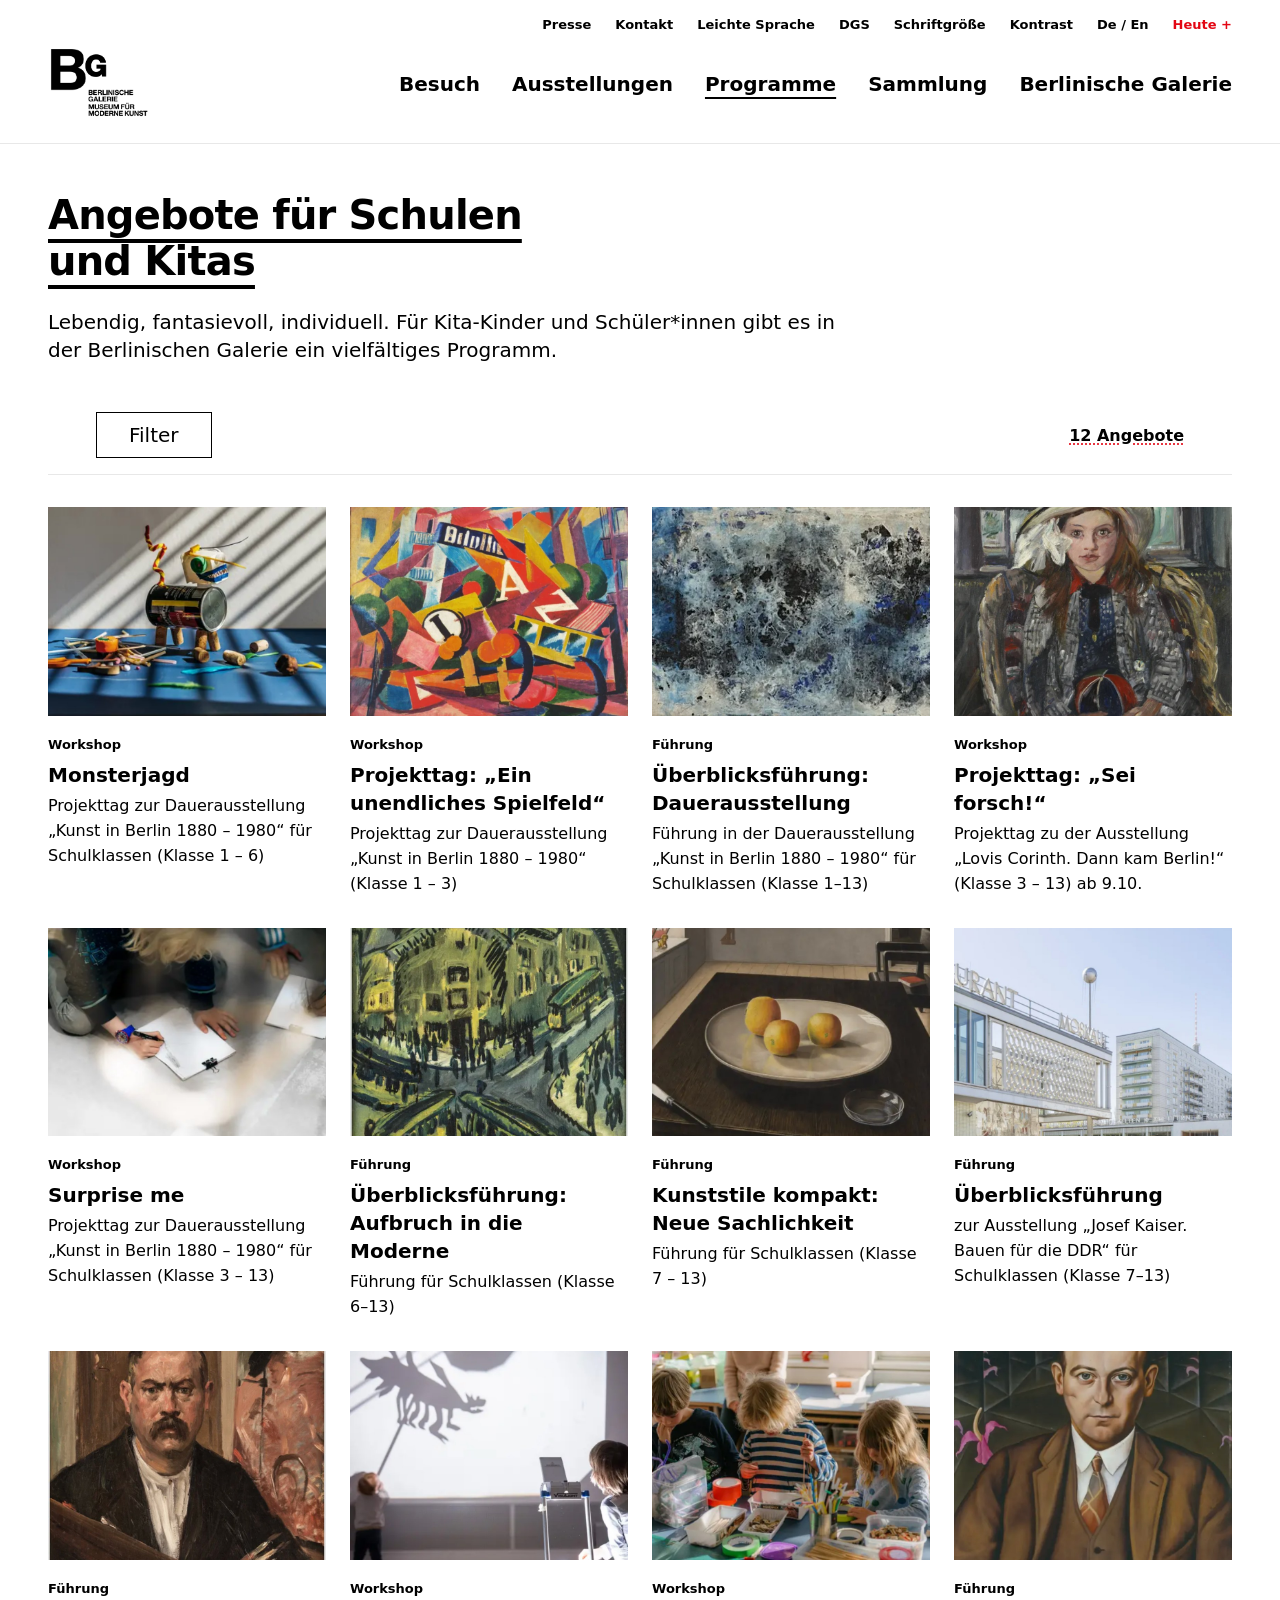
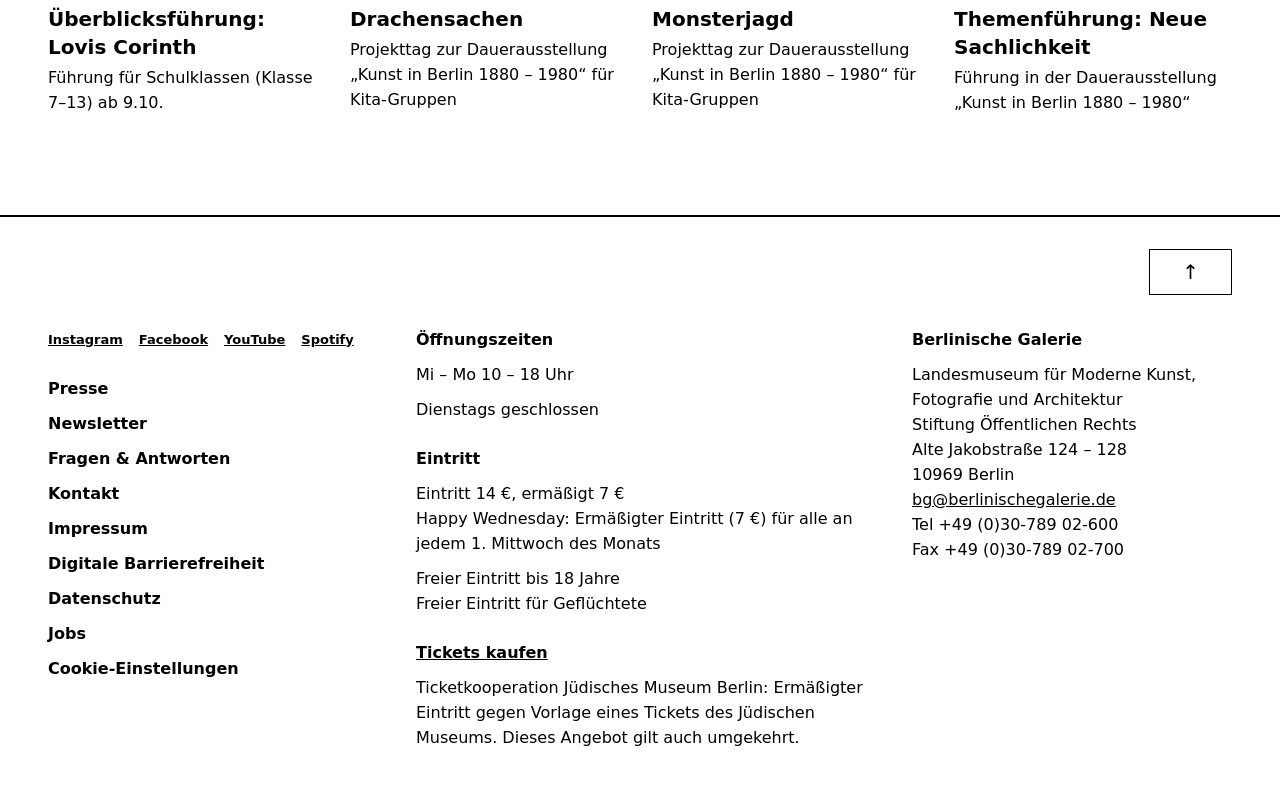
==== angebote.html @ 6d44e0a0 "Add Berlinische Galerie school-offers prototype (Stages 1-4) Entry module, filterable catalogue, and" ====
<!doctype html>
<html lang="de">
<head>
<meta charset="utf-8">
<meta name="viewport" content="width=device-width, initial-scale=1">
<title>Angebote für Schulen und Kitas — Berlinische Galerie</title>
<link rel="stylesheet" href="tokens.css">
<link rel="stylesheet" href="base.css">
<link rel="stylesheet" href="components/SiteHeader/site-header.css">
<link rel="stylesheet" href="components/SiteFooter/site-footer.css">
<link rel="stylesheet" href="components/Button/button.css">
<link rel="stylesheet" href="components/Checkbox/checkbox.css">
<link rel="stylesheet" href="components/PageHeader/page-header.css">
<link rel="stylesheet" href="components/ResultsToolbar/results-toolbar.css">
<link rel="stylesheet" href="components/FilterPanel/filter-panel.css">
<link rel="stylesheet" href="components/OfferGrid/offer-grid.css">
<link rel="stylesheet" href="components/OfferCard/offer-card.css">
<link rel="stylesheet" href="angebote.css">
</head>
<body>

<header class="site-header">
  <ul class="site-header__utility">
    <li><a href="#">Presse</a></li>
    <li><a href="#">Kontakt</a></li>
    <li><a href="#">Leichte Sprache</a></li>
    <li><a href="#">DGS</a></li>
    <li><a href="#">Schriftgröße</a></li>
    <li><a href="#">Kontrast</a></li>
    <li><a href="#" aria-current="true">De</a> / <a href="#">En</a></li>
    <li><a href="#" class="site-header__utility-today">Heute +</a></li>
  </ul>
  <div class="site-header__row">
    <a href="overview.html" class="site-header__logo">
      <img src="assets/shared/logo.png" alt="Berlinische Galerie – Museum für Moderne Kunst, Startseite">
    </a>
    <nav aria-label="Hauptnavigation">
      <ul class="site-header__nav">
        <li><a href="#">Besuch</a></li>
        <li><a href="#">Ausstellungen</a></li>
        <li><a href="#" aria-current="page">Programme</a></li>
        <li><a href="#">Sammlung</a></li>
        <li><a href="#">Berlinische Galerie</a></li>
      </ul>
    </nav>
  </div>
</header>

<main>
  <div class="page-header">
    <h1>Angebote für Schulen und Kitas</h1>
    <p class="page-header__lede">
      Lebendig, fantasievoll, individuell. Für Kita-Kinder und Schüler*innen gibt es
      in der Berlinischen Galerie ein vielfältiges Programm.
    </p>
  </div>

  <div class="catalogue">
    <div class="results-toolbar">
      <button type="button" class="button" id="filter-toggle" aria-expanded="false" aria-controls="filter-panel">
        Filter
      </button>
      <p class="results-toolbar__count" id="results-count" data-draft="true" aria-live="polite"></p>
    </div>

    <div class="catalogue-layout__body" data-filter-layout>
      <aside class="filter-panel" id="filter-panel" aria-label="Filter" hidden></aside>
      <div class="offer-grid" id="offer-grid"></div>
    </div>
  </div>
</main>

<footer class="site-footer">
  <div class="site-footer__back-to-top">
    <a href="#top" class="button" aria-label="Nach oben">↑</a>
  </div>
  <div class="site-footer__columns">
    <div>
      <ul class="site-footer__social">
        <li><a href="#">Instagram</a></li>
        <li><a href="#">Facebook</a></li>
        <li><a href="#">YouTube</a></li>
        <li><a href="#">Spotify</a></li>
      </ul>
      <ul class="site-footer__links">
        <li><a href="#">Presse</a></li>
        <li><a href="#">Newsletter</a></li>
        <li><a href="#">Fragen &amp; Antworten</a></li>
        <li><a href="#">Kontakt</a></li>
        <li><a href="#">Impressum</a></li>
        <li><a href="#">Digitale Barrierefreiheit</a></li>
        <li><a href="#">Datenschutz</a></li>
        <li><a href="#">Jobs</a></li>
        <li><a href="#">Cookie-Einstellungen</a></li>
      </ul>
    </div>
    <div>
      <div class="site-footer__block">
        <p class="site-footer__heading">Öffnungszeiten</p>
        <p>Mi – Mo 10 – 18 Uhr</p>
        <p>Dienstags geschlossen</p>
      </div>
      <div class="site-footer__block">
        <p class="site-footer__heading">Eintritt</p>
        <p>
          Eintritt 14 €, ermäßigt 7 €<br>
          Happy Wednesday: Ermäßigter Eintritt (7 €) für alle an jedem
          1. Mittwoch des Monats
        </p>
        <p>
          Freier Eintritt bis 18 Jahre<br>
          Freier Eintritt für Geflüchtete
        </p>
      </div>
      <div class="site-footer__block">
        <p class="site-footer__heading"><a href="#">Tickets kaufen</a></p>
        <p>
          Ticketkooperation Jüdisches Museum Berlin: Ermäßigter Eintritt gegen
          Vorlage eines Tickets des Jüdischen Museums. Dieses Angebot gilt auch
          umgekehrt.
        </p>
      </div>
    </div>
    <div>
      <p class="site-footer__heading">Berlinische Galerie</p>
      <p>
        Landesmuseum für Moderne Kunst, Fotografie und Architektur<br>
        Stiftung Öffentlichen Rechts
      </p>
      <p>
        Alte Jakobstraße 124 – 128<br>
        10969 Berlin
      </p>
      <p>
        <a href="mailto:bg@berlinischegalerie.de">bg@berlinischegalerie.de</a><br>
        Tel +49 (0)30-789 02-600<br>
        Fax +49 (0)30-789 02-700
      </p>
    </div>
  </div>
</footer>

<script type="module" src="angebote.js"></script>
</body>
</html>
---- tokens.css ----
/*
  Every value here is transcribed from input/design-system.html (measured off
  the live berlinischegalerie.de catalogue page, 8 Oct 2026). Nothing is
  invented; gaps in the source are called out in README.md "Gaps" rather than
  patched with a guessed value. Token names follow the source's own names
  (type-*, space-*) where the source gave one, so a value here can be traced
  back to the spec page.
*/

:root {
  /* Colour: primitives */
  --color-white: #ffffff;
  --color-black: #000000;
  --color-gray-900: #1c1c1c;
  --color-red-400: #ff6347;
  --color-red-500: #e30613;

  /* Colour: semantic roles (5 named roles in the source) */
  --color-background: var(--color-white);
  --color-text: var(--color-black);
  --color-action-bg: var(--color-white); /* GAP: see README — 1:1 contrast on --color-background */
  --color-on-action: var(--color-black);
  --color-negative: var(--color-red-400); /* GAP: see README — 2.9:1, fails AA as text on white */

  /* Not a named role in the source; red-500 recurs across Button/Tertiary
     and the site's red banners, so it is the closest token to a brand
     accent colour. See README Gaps before treating it as settled. */
  --color-accent: var(--color-red-500);

  /* Typography: typefaces */
  --font-family-body: "HN", ui-sans-serif, system-ui, -apple-system, "Segoe UI", sans-serif;
  /* GAP: see README — "icomoon" is an interface/icon font the scrape mismeasured as a text style (type-headline-small). Do not use for body or heading copy. */
  --font-family-interface: "icomoon", ui-sans-serif, system-ui, -apple-system, "Segoe UI", sans-serif;

  /* Typography: text styles (9 in the source) */
  --type-display-large-font: var(--font-family-body);
  --type-display-large-size: 100px;
  --type-display-large-line: normal;
  --type-display-large-weight: 900;

  --type-display-medium-font: var(--font-family-body);
  --type-display-medium-size: 60px;
  --type-display-medium-line: normal;
  --type-display-medium-weight: 900;

  --type-display-small-font: var(--font-family-body);
  --type-display-small-size: 40px;
  --type-display-small-line: normal;
  --type-display-small-weight: 900;

  --type-headline-large-font: var(--font-family-body);
  --type-headline-large-size: 30.08px;
  --type-headline-large-line: 33.088px;
  --type-headline-large-weight: 600;

  --type-headline-medium-font: var(--font-family-body);
  --type-headline-medium-size: 30px;
  --type-headline-medium-line: normal;
  --type-headline-medium-weight: 900;

  /* GAP: see README — sourced as icomoon/Regular, almost certainly a
     mismeasurement. Falling back to the body typeface at the same size
     and the next closest weight until the real heading-small style is
     confirmed against the live site. */
  --type-headline-small-font: var(--font-family-body);
  --type-headline-small-size: 24px;
  --type-headline-small-line: normal;
  --type-headline-small-weight: 400;

  --type-title-large-font: var(--font-family-body);
  --type-title-large-size: 22.04px;
  --type-title-large-line: normal;
  --type-title-large-weight: 400;

  --type-title-small-font: var(--font-family-body);
  --type-title-small-size: 20px;
  --type-title-small-line: 28px;
  --type-title-small-weight: 500;

  --type-body-font: var(--font-family-body);
  --type-body-size: 16px;
  --type-body-line: 25px;
  --type-body-weight: 500;

  /* Spacing: 31 raw values, no consistent grid in the source (flagged in
     README). Kept as space-1..31 to match the names the spec itself uses
     (e.g. Button padding references "space-21" and "space-7"). */
  --space-1: 2px;
  --space-2: 3px;
  --space-3: 4px;
  --space-4: 5px;
  --space-5: 6px;
  --space-6: 7px;
  --space-7: 8px;
  --space-8: 9px;
  --space-9: 10px;
  --space-10: 11px;
  --space-11: 12px;
  --space-12: 15px;
  --space-13: 16px;
  --space-14: 17px;
  --space-15: 20px;
  --space-16: 21px;
  --space-17: 22px;
  --space-18: 24px;
  --space-19: 25px;
  --space-20: 30px;
  --space-21: 32px;
  --space-22: 33px;
  --space-23: 40px;
  --space-24: 48px;
  --space-25: 50px;
  --space-26: 56px;
  --space-27: 60px;
  --space-28: 96px;
  --space-29: 100px;
  --space-30: 150px;
  --space-31: 175px;

  /* Shape: 1 measured radius */
  --radius-3xl: 57.6px;
  /* GAP: see README — from the prose usage rule ("Cards use 50% corners"),
     not from the measured Shape table. Treat as provisional. */
  --radius-full: 50%;

  /* Motion: durations and easing observed across 6 transition declarations
     (the source lede claims 7; only 6 were listed, see README). */
  --motion-duration-fast: 0.15s;
  --motion-duration-base: 0.175s;
  --motion-ease-out: ease-out;
}
---- base.css ----
/* Global reset and baseline. Loaded after tokens.css on every page. */

*,
*::before,
*::after {
  box-sizing: border-box;
}

html {
  -webkit-text-size-adjust: 100%;
}

body {
  margin: 0;
  min-width: 1280px; /* Claude.md: desktop only, min. 1280px */
  background: var(--color-background);
  color: var(--color-text);
  font-family: var(--type-body-font);
  font-size: var(--type-body-size);
  line-height: var(--type-body-line);
  font-weight: var(--type-body-weight);
}

h1,
h2,
h3,
p {
  margin: 0;
}

a {
  color: inherit;
}

button {
  font: inherit;
  color: inherit;
}

img {
  display: block;
  max-width: 100%;
}

:focus-visible {
  outline: 2px solid var(--color-text);
  outline-offset: 2px;
}

/* Claude.md: "mark new copy with a data-draft attribute and a subtle visual
   marker" — anything not transcribed verbatim from a screenshot gets this. */
[data-draft="true"] {
  text-decoration: underline dotted;
  text-decoration-color: var(--color-accent);
  text-underline-offset: 3px;
}

/* Generic print utility: anything screen-only (chrome, nav, controls) gets
   this class; a page's own @media print block shows whatever is meant to
   survive onto paper instead (see offer.css). */
@media print {
  .no-print {
    display: none !important;
  }
}
---- components/SiteHeader/site-header.css ----
/*
  Reproduces the chrome shared by input/overview.png and input/detail.png
  (same header on both, confirmed by comparing the two screenshots).

  GAP: the utility nav's icons (Leichte Sprache, DGS, Schriftgröße, Kontrast)
  are rendered by an icon font ("icomoon", see design-system.html) we don't
  have the glyphs for. Shown here as plain text links instead of inventing
  icon shapes. See README Gaps.
*/

.site-header {
  border-bottom: 1px solid rgba(0, 0, 0, 0.09);
}

.site-header__utility {
  display: flex;
  justify-content: flex-end;
  align-items: center;
  gap: var(--space-18);
  padding: var(--space-11) var(--space-24);
  list-style: none;
  margin: 0;
  font-size: 13px;
  font-weight: 600;
}

.site-header__utility a {
  text-decoration: none;
}

.site-header__utility a:hover {
  text-decoration: underline;
}

.site-header__utility-today {
  color: var(--color-accent);
}

.site-header__row {
  display: flex;
  align-items: center;
  justify-content: space-between;
  gap: var(--space-24);
  padding: 0 var(--space-24) var(--space-18);
}

.site-header__logo {
  display: block;
  flex: none;
}

.site-header__logo img {
  height: 70px;
  width: auto;
}

.site-header__nav {
  display: flex;
  gap: var(--space-21);
  list-style: none;
  margin: 0;
  padding: 0;
}

.site-header__nav a {
  display: inline-block;
  font-size: var(--type-title-small-size);
  font-weight: 700;
  text-decoration: none;
  padding: var(--space-3) 0;
}

.site-header__nav a[aria-current="page"] {
  text-decoration: underline;
  text-decoration-thickness: 2px;
  text-underline-offset: 6px;
}
---- components/SiteFooter/site-footer.css ----
/*
  Reproduces the global footer seen at the bottom of both input/overview.png
  and input/detail.png (identical on both, confirmed by comparing the two).

  GAP: social icons (Instagram/Facebook/YouTube/Spotify) are rendered by the
  same unavailable icon font as the header. Shown as text links. See README.
*/

.site-footer {
  border-top: 2px solid var(--color-text);
  padding: var(--space-21) var(--space-24) var(--space-24);
}

.site-footer__back-to-top {
  display: flex;
  justify-content: flex-end;
  margin-bottom: var(--space-21);
}

.site-footer__columns {
  display: grid;
  grid-template-columns: 1fr 1.4fr 1fr;
  gap: var(--space-24);
}

.site-footer__social {
  display: flex;
  gap: var(--space-13);
  list-style: none;
  margin: 0 0 var(--space-18);
  padding: 0;
  font-size: 13px;
  font-weight: 700;
}

.site-footer__links {
  list-style: none;
  margin: 0;
  padding: 0;
  display: flex;
  flex-direction: column;
  gap: var(--space-9);
}

.site-footer__links a {
  font-weight: 700;
  font-size: var(--type-body-size);
  text-decoration: none;
}

.site-footer__links a:hover {
  text-decoration: underline;
}

.site-footer__heading {
  font-weight: 700;
  margin-bottom: var(--space-9);
}

.site-footer__block + .site-footer__block {
  margin-top: var(--space-18);
}

.site-footer__block p {
  margin-bottom: var(--space-9);
}

.site-footer__block a {
  text-decoration: underline;
}
---- components/Button/button.css ----
/*
  GAP (see README): design-system.html has no Primary button, and its
  color-action/color-on-action pair is 1:1 contrast on white — unusable.
  This reuses the one documented, accessible variant it does have ("Button /
  Secondary": white fill, black text + border, square corners, 21:1
  contrast) as a generic actionable button, rather than inventing a new
  style. Padding is symmetric here instead of the source's measured
  0/32/0/8, which was almost certainly accommodating an icon glyph we don't
  have — not a layout rule worth copying literally.
*/

.button {
  display: inline-flex;
  align-items: center;
  justify-content: center;
  gap: var(--space-7);
  min-height: 36px;
  padding: var(--space-7) var(--space-21);
  border: 1px solid var(--color-text);
  border-radius: 0;
  background: var(--color-background);
  color: var(--color-text);
  font-family: var(--type-title-small-font);
  font-size: var(--type-title-small-size);
  font-weight: var(--type-title-small-weight);
  line-height: var(--type-title-small-line);
  text-decoration: none;
  cursor: pointer;
  transition: background-color var(--motion-duration-base) var(--motion-ease-out);
}

.button:hover {
  background: var(--color-background);
  box-shadow: inset 0 0 0 1px var(--color-text);
}

.button[aria-pressed="true"] {
  background: var(--color-text);
  color: var(--color-background);
}
---- components/Checkbox/checkbox.css ----
/*
  Approximates the filter.png checkbox states: plain square, solid black
  fill when checked, grey/muted when disabled. design-system.html never
  measured a checkbox, so there is no sourced border-width or muted-text
  colour — muting is done with opacity on --color-text (the one ink colour
  we do have) rather than inventing a new grey token. See README Gaps.
*/

.checkbox {
  display: flex;
  align-items: center;
  gap: var(--space-7);
  cursor: pointer;
}

.checkbox__input {
  appearance: none;
  -webkit-appearance: none;
  flex: none;
  width: 20px;
  height: 20px;
  margin: 0;
  border: 1.5px solid var(--color-text);
  background: var(--color-background);
  cursor: pointer;
}

.checkbox__input:checked {
  background: var(--color-text);
}

.checkbox__input[aria-disabled="true"] {
  cursor: not-allowed;
  opacity: 0.35;
}

.checkbox__label {
  font-size: var(--type-body-size);
}

.checkbox:has(.checkbox__input[aria-disabled="true"]) {
  cursor: not-allowed;
}

.checkbox:has(.checkbox__input[aria-disabled="true"]) .checkbox__label {
  opacity: 0.35;
}
---- components/PageHeader/page-header.css ----
/*
  Title + lede from input/overview.png's hero. The hero photo and the
  in-page jump nav (Schule / Kita / Digitale Angebote / Was siehst Du?) are
  intentionally left out — Stage 2 scope is the catalogue and its filter,
  not the full marketing page. See README.
*/

.page-header {
  padding: var(--space-24) var(--space-24) var(--space-21);
}

.page-header h1 {
  font-family: var(--type-display-small-font);
  font-size: var(--type-display-small-size);
  font-weight: var(--type-display-small-weight);
  line-height: var(--type-display-small-line);
  letter-spacing: -0.02em;
  text-decoration: underline;
  text-decoration-thickness: 4px;
  text-underline-offset: 10px;
  margin-bottom: var(--space-18);
  max-width: 20ch;
}

.page-header__lede {
  max-width: 62ch;
  font-size: var(--type-title-small-size);
  line-height: var(--type-title-small-line);
}
---- components/ResultsToolbar/results-toolbar.css ----
.results-toolbar {
  display: flex;
  align-items: center;
  justify-content: space-between;
  padding: var(--space-13) var(--space-24);
  border-bottom: 1px solid rgba(0, 0, 0, 0.09);
  margin-bottom: var(--space-21);
}

.results-toolbar__count {
  font-weight: 700;
}
---- components/FilterPanel/filter-panel.css ----
/*
  Facet content/behaviour reproduces input/filter.png (two columns, square
  checkboxes, disabled-not-hidden options). The panel's own chrome (width,
  border, the fact that it sits inline rather than as an overlay) has no
  screenshot precedent - filter.png shows only the content - so this is a
  plain bordered sidebar rather than an invented modal/drawer treatment.
  See README.
*/

.filter-panel {
  border: 1px solid rgba(0, 0, 0, 0.16);
  padding: var(--space-18);
  align-self: start;
}

.filter-panel__header {
  display: flex;
  align-items: center;
  justify-content: space-between;
  margin-bottom: var(--space-18);
}

.filter-panel__header h2 {
  font-size: var(--type-title-small-size);
  font-weight: 700;
}

.filter-panel__close {
  border: none;
  background: none;
  font-size: 22px;
  line-height: 1;
  cursor: pointer;
  padding: var(--space-3);
}

.filter-panel__notice {
  border-left: 3px solid var(--color-accent);
  background: var(--color-background);
  padding: var(--space-9) var(--space-13);
  margin-bottom: var(--space-18);
  font-size: 13px;
}

.filter-panel__columns {
  display: grid;
  grid-template-columns: 1fr 1fr;
  gap: var(--space-18);
}

.filter-panel__fieldset {
  border: none;
  padding: 0;
  margin: 0 0 var(--space-18);
}

.filter-panel__fieldset legend {
  font-weight: 700;
  padding: 0 0 var(--space-9);
}

.filter-panel__fieldset .checkbox {
  padding: var(--space-3) 0;
}
---- components/OfferGrid/offer-grid.css ----
.offer-grid {
  display: grid;
  grid-template-columns: repeat(auto-fill, minmax(260px, 1fr));
  gap: var(--space-21) var(--space-18);
}

.offer-grid__empty {
  grid-column: 1 / -1;
  padding: var(--space-24) 0;
  color: var(--color-text);
}
---- components/OfferCard/offer-card.css ----
/*
  design-system.html never documented a card component (see README Gaps).
  Built from the primitives it does give us: square corners (Shape/Usage
  rules say cards use 50% corners for *circular* crops elsewhere on the
  site, not this rectangular teaser, so radius-3xl/full are not used here),
  body/title text styles, and the one accessible border colour (black).
*/

.offer-card {
  display: flex;
  flex-direction: column;
  text-decoration: none;
  color: var(--color-text);
}

.offer-card__image-frame {
  aspect-ratio: 4 / 3;
  overflow: hidden;
  background: var(--color-gray-900);
  margin-bottom: var(--space-13);
}

.offer-card__image-frame img {
  width: 100%;
  height: 100%;
  object-fit: cover;
}

.offer-card__eyebrow {
  font-size: 13px;
  font-weight: 700;
  margin-bottom: var(--space-3);
}

.offer-card__title {
  font-family: var(--type-title-small-font);
  font-size: var(--type-title-small-size);
  font-weight: 700;
  line-height: var(--type-title-small-line);
  margin-bottom: var(--space-3);
}

.offer-card__description {
  font-size: var(--type-body-size);
  line-height: var(--type-body-line);
  color: var(--color-text);
}

.offer-card:hover .offer-card__title {
  text-decoration: underline;
}
---- angebote.css ----
/* Page-level layout glue for angebote.html — not a reusable component. */

.catalogue {
  padding: 0 var(--space-24) var(--space-29);
}

.catalogue-layout__body {
  display: grid;
  grid-template-columns: 1fr;
  gap: var(--space-21);
  align-items: start;
}

.catalogue-layout__body.is-filter-open {
  grid-template-columns: 340px 1fr;
}
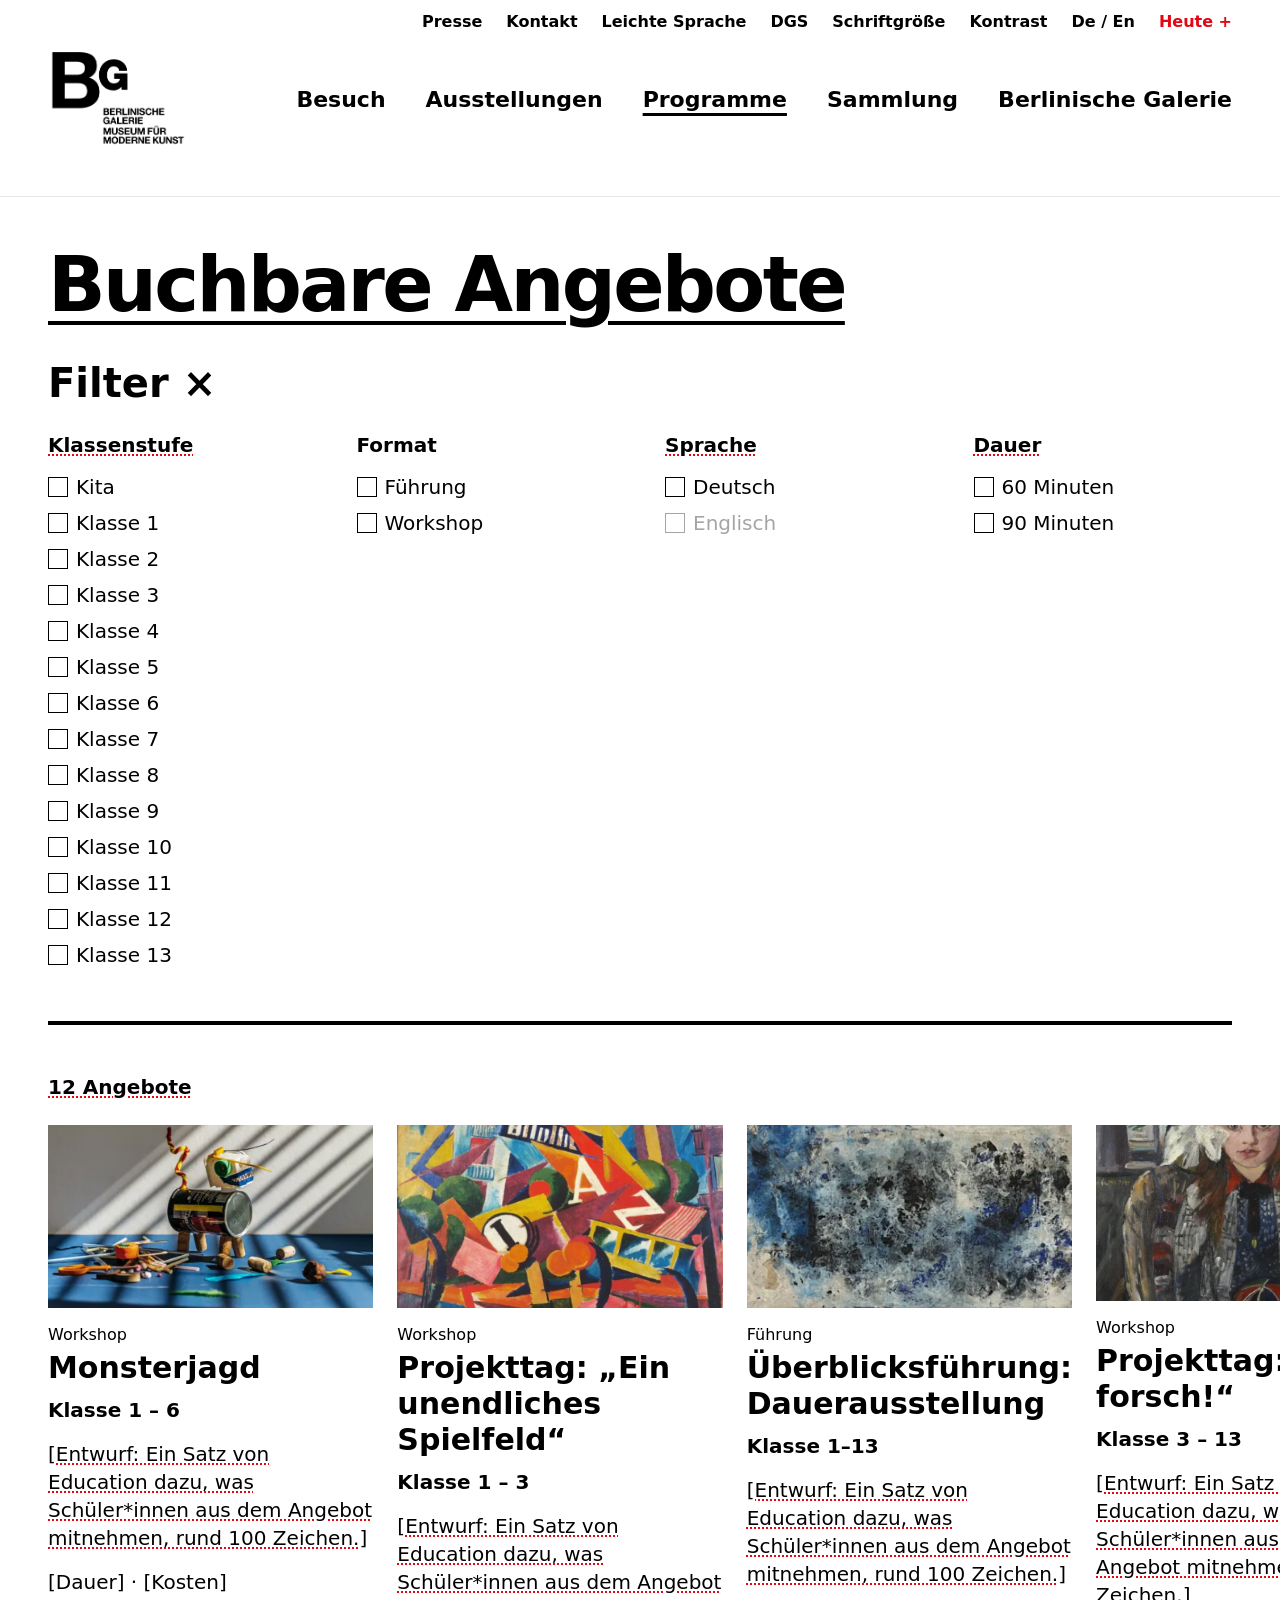
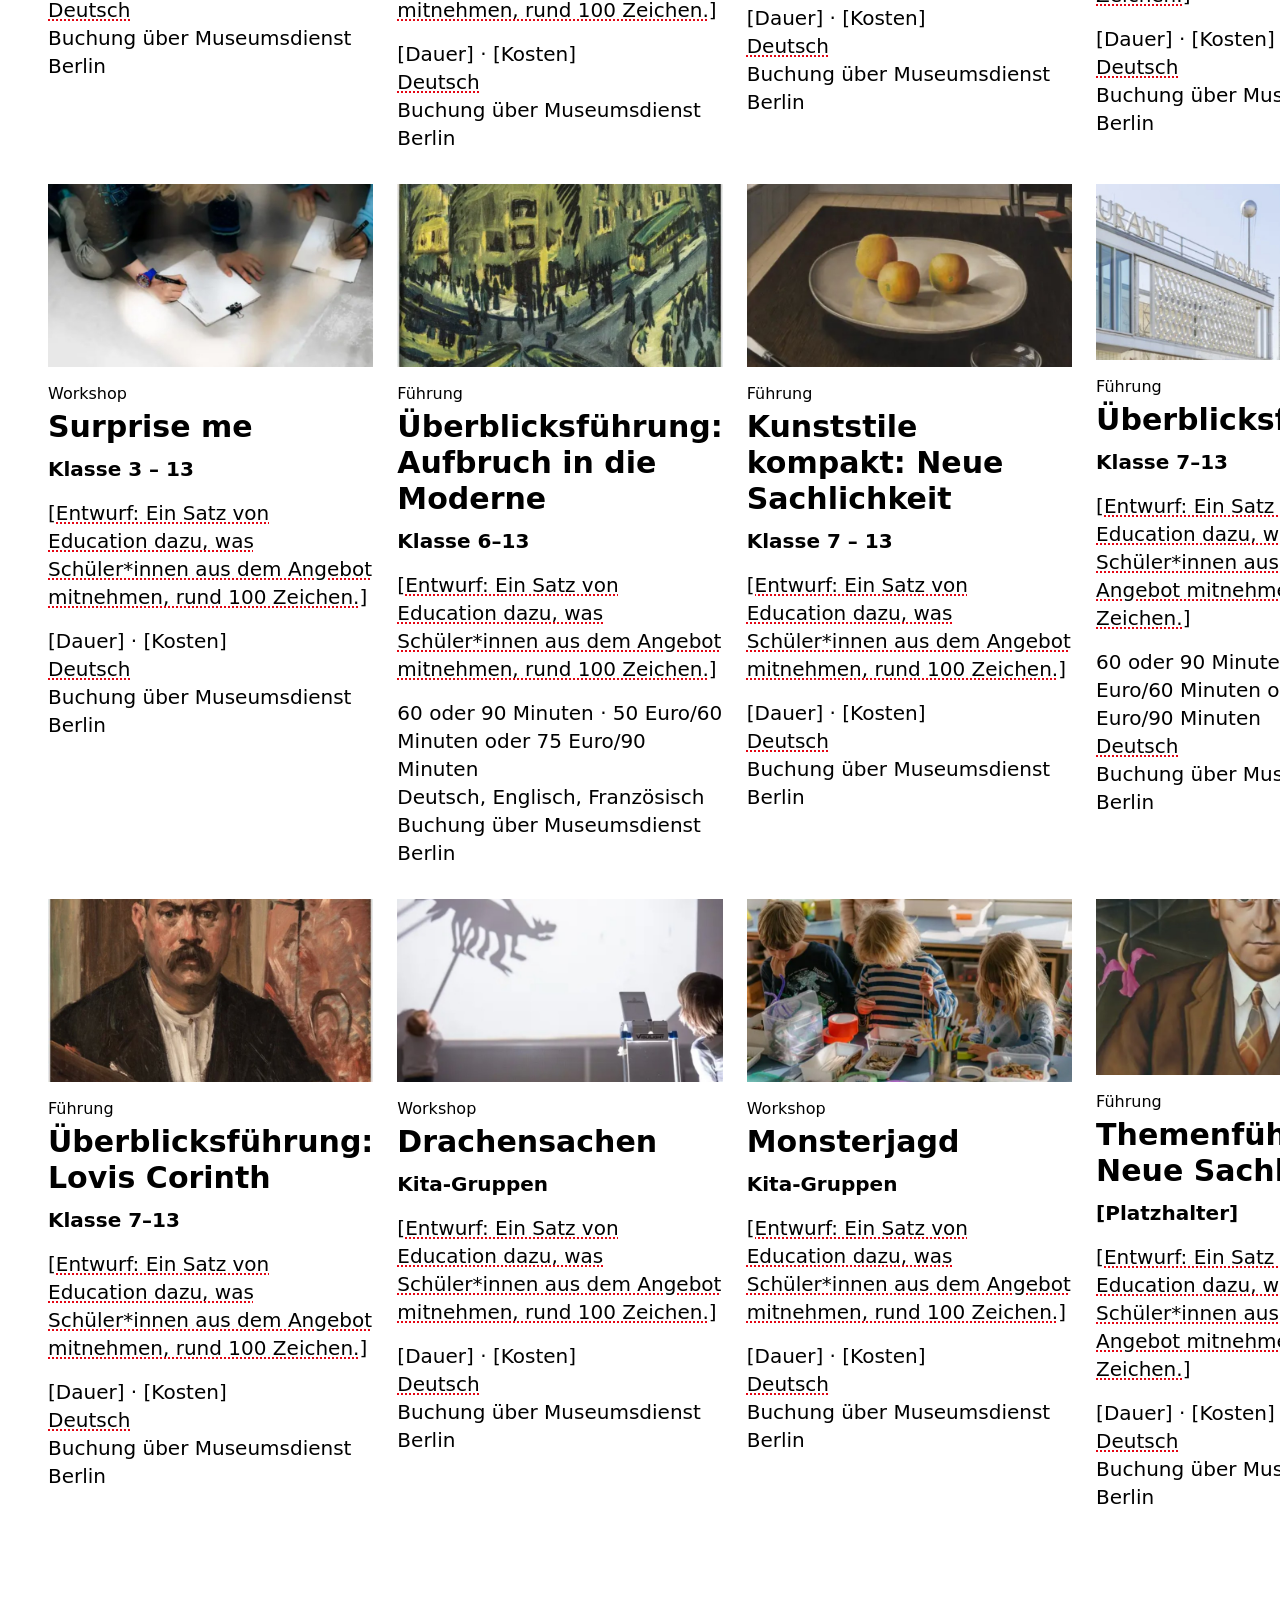
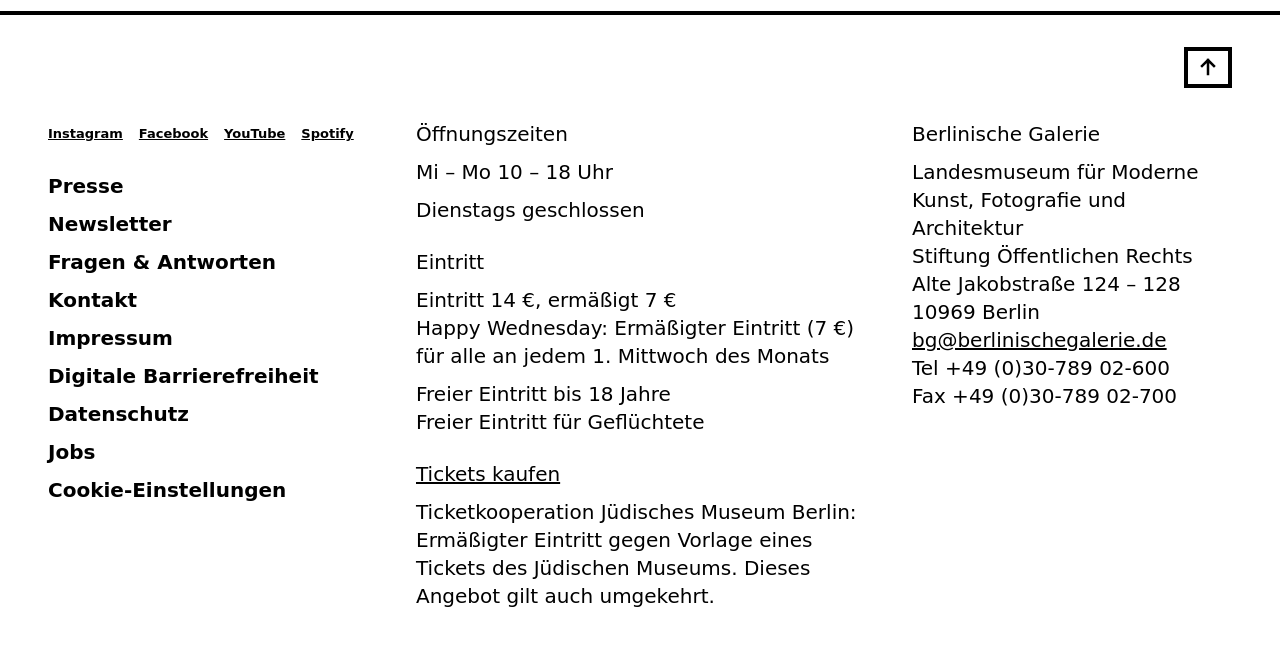
==== commit 03a1635c: "Rebuild offer and catalogue pages from Figma mockup and wireframe Rebuild offer.html from the Figma " ====
--- a/angebote.html
+++ b/angebote.html
@@ -10,8 +10,6 @@
 <link rel="stylesheet" href="components/SiteFooter/site-footer.css">
 <link rel="stylesheet" href="components/Button/button.css">
 <link rel="stylesheet" href="components/Checkbox/checkbox.css">
-<link rel="stylesheet" href="components/PageHeader/page-header.css">
-<link rel="stylesheet" href="components/ResultsToolbar/results-toolbar.css">
 <link rel="stylesheet" href="components/FilterPanel/filter-panel.css">
 <link rel="stylesheet" href="components/OfferGrid/offer-grid.css">
 <link rel="stylesheet" href="components/OfferCard/offer-card.css">
@@ -47,32 +45,26 @@
 </header>
 
 <main>
-  <div class="page-header">
-    <h1>Angebote für Schulen und Kitas</h1>
-    <p class="page-header__lede">
-      Lebendig, fantasievoll, individuell. Für Kita-Kinder und Schüler*innen gibt es
-      in der Berlinischen Galerie ein vielfältiges Programm.
-    </p>
-  </div>
+  <div class="catalogue">
+    <!-- "Buchbare Angebote" is the real heading of this grid section in
+         input/overview.png (see data/offers.js's own top comment) - used
+         here as the page's one H1, replacing Stage 2's separate page-hero
+         title+lede, to match input/catalogue-target.png. -->
+    <h1 class="catalogue__title">Buchbare Angebote</h1>
 
-  <div class="catalogue">
-    <div class="results-toolbar">
-      <button type="button" class="button" id="filter-toggle" aria-expanded="false" aria-controls="filter-panel">
-        Filter
-      </button>
-      <p class="results-toolbar__count" id="results-count" data-draft="true" aria-live="polite"></p>
-    </div>
+    <aside class="filter-panel" id="filter-panel" aria-label="Filter"></aside>
 
-    <div class="catalogue-layout__body" data-filter-layout>
-      <aside class="filter-panel" id="filter-panel" aria-label="Filter" hidden></aside>
-      <div class="offer-grid" id="offer-grid"></div>
-    </div>
+    <p class="catalogue__count" id="results-count" data-draft="true" aria-live="polite"></p>
+
+    <div class="offer-grid" id="offer-grid"></div>
   </div>
 </main>
 
 <footer class="site-footer">
   <div class="site-footer__back-to-top">
-    <a href="#top" class="button" aria-label="Nach oben">↑</a>
+    <a href="#top" class="site-footer__back-to-top-button" aria-label="Nach oben">
+      <svg width="24" height="24" viewBox="0 0 24 24" fill="none" aria-hidden="true"><path d="M12 19V5M18 11L12 5L6 11" stroke-width="2.5" stroke-linecap="square" stroke="currentColor"/></svg>
+    </a>
   </div>
   <div class="site-footer__columns">
     <div>
--- a/tokens.css
+++ b/tokens.css
@@ -28,9 +28,23 @@
   --color-accent: var(--color-red-500);
 
   /* Typography: typefaces */
-  --font-family-body: "HN", ui-sans-serif, system-ui, -apple-system, "Segoe UI", sans-serif;
+  /* "HN" isn't an installed font anywhere, so without a real name in the
+     stack this was silently falling through to the system sans-serif
+     (san-serif fallback), not the site's actual typeface. The Figma offer-
+     page mockup (node 10-406) confirmed the real typeface is Helvetica
+     Neue, which macOS does have installed, so it's added here ahead of the
+     generic fallbacks. */
+  --font-family-body: "HN", "Helvetica Neue", ui-sans-serif, system-ui, -apple-system, "Segoe UI", sans-serif;
   /* GAP: see README — "icomoon" is an interface/icon font the scrape mismeasured as a text style (type-headline-small). Do not use for body or heading copy. */
   --font-family-interface: "icomoon", ui-sans-serif, system-ui, -apple-system, "Segoe UI", sans-serif;
+
+  /* Weight primitives: the Figma offer-page mockup (node 10-406) alternates
+     between exactly these two weights throughout, simpler than the scraped
+     site's assorted 500/600/900 baked into the type-* styles below. Used to
+     vary weight on top of a shared size/line pair (see --type-title-small
+     below) instead of inventing duplicate size tokens per weight. */
+  --font-weight-regular: 400;
+  --font-weight-bold: 700;
 
   /* Typography: text styles (9 in the source) */
   --type-display-large-font: var(--font-family-body);
@@ -82,6 +96,53 @@
   --type-body-line: 25px;
   --type-body-weight: 500;
 
+  /* Typography: offer-page additions (Figma node 10-406, "Create mockup for
+     offer page"). This mockup has no named Figma styles/variables of its
+     own (checked via get_variable_defs — empty), so these are new tokens
+     rather than renamed ones. None of the sizes/weights below exactly
+     match an existing type-* entry (weight and/or line-height always
+     differ), so nothing above is overwritten; where the SIZE happens to
+     coincide (20px/28px, the mockup's most-reused pairing, identical to
+     type-title-small-size/-line), components combine that existing size
+     with --font-weight-regular/-bold above instead of a duplicate token.
+     Used by offer.html and angebote.html. */
+  --type-offer-title-font: var(--font-family-body);
+  --type-offer-title-size: 75.67px;
+  --type-offer-title-line: 81.72px;
+  --type-offer-title-weight: var(--font-weight-bold);
+  --type-offer-title-tracking: -2.65px;
+
+  --type-section-heading-font: var(--font-family-body);
+  --type-section-heading-size: 40px;
+  --type-section-heading-line: 48px;
+  --type-section-heading-weight: var(--font-weight-bold);
+
+  --type-contact-heading-font: var(--font-family-body);
+  --type-contact-heading-size: 60px;
+  --type-contact-heading-line: 70px;
+  --type-contact-heading-weight: var(--font-weight-bold);
+  --type-contact-heading-tracking: -2.1px;
+
+  --type-title-medium-font: var(--font-family-body);
+  --type-title-medium-size: 30px;
+  --type-title-medium-line: 36px;
+  --type-title-medium-weight: var(--font-weight-regular);
+
+  --type-nav-main-font: var(--font-family-body);
+  --type-nav-main-size: 22px;
+  --type-nav-main-line: 28px;
+  --type-nav-main-weight: var(--font-weight-bold);
+
+  --type-nav-utility-font: var(--font-family-body);
+  --type-nav-utility-size: 16px;
+  --type-nav-utility-line: 20px;
+  --type-nav-utility-weight: var(--font-weight-bold);
+
+  /* Eyebrows/captions: format labels, contact-role labels, photo credits. */
+  --type-label-font: var(--font-family-body);
+  --type-label-size: 16px;
+  --type-label-line: 22px;
+
   /* Spacing: 31 raw values, no consistent grid in the source (flagged in
      README). Kept as space-1..31 to match the names the spec itself uses
      (e.g. Button padding references "space-21" and "space-7"). */
@@ -123,6 +184,13 @@
      not from the measured Shape table. Treat as provisional. */
   --radius-full: 50%;
 
+  /* Border widths: not in design-system.html at all (no component measured
+     a rule/divider). Added from the offer-page mockup (node 10-406), which
+     uses exactly these two weights throughout (table rows, dividers,
+     underlines, button borders). */
+  --border-width-thin: 3px;
+  --border-width-thick: 4px;
+
   /* Motion: durations and easing observed across 6 transition declarations
      (the source lede claims 7; only 6 were listed, see README). */
   --motion-duration-fast: 0.15s;
--- a/components/SiteHeader/site-header.css
+++ b/components/SiteHeader/site-header.css
@@ -1,6 +1,14 @@
 /*
-  Reproduces the chrome shared by input/overview.png and input/detail.png
-  (same header on both, confirmed by comparing the two screenshots).
+  Chrome shared by every page. Content (nav items, utility links) still
+  reproduces input/overview.png / input/detail.png exactly, as before.
+
+  Restyled to the type scale measured off the offer-page Figma mockup (node
+  10-406): taller header, bigger main-nav type, a dedicated small-bold style
+  for the utility row. The mockup's own header shows a trimmed 4-item
+  utility row and a 4-item main nav ("Ausstellungen, Programm, Bildung,
+  Museum") - read as a simplified placeholder built around the offer page,
+  not a content change, so the real, fuller nav/utility content from the
+  screenshots is kept; only type/spacing/icons are restyled. See README.
 
   GAP: the utility nav's icons (Leichte Sprache, DGS, Schriftgröße, Kontrast)
   are rendered by an icon font ("icomoon", see design-system.html) we don't
@@ -20,8 +28,10 @@
   padding: var(--space-11) var(--space-24);
   list-style: none;
   margin: 0;
-  font-size: 13px;
-  font-weight: 600;
+  font-family: var(--type-nav-utility-font);
+  font-size: var(--type-nav-utility-size);
+  line-height: var(--type-nav-utility-line);
+  font-weight: var(--type-nav-utility-weight);
 }
 
 .site-header__utility a {
@@ -41,7 +51,7 @@
   align-items: center;
   justify-content: space-between;
   gap: var(--space-24);
-  padding: 0 var(--space-24) var(--space-18);
+  padding: var(--space-7) var(--space-24) var(--space-24);
 }
 
 .site-header__logo {
@@ -50,13 +60,13 @@
 }
 
 .site-header__logo img {
-  height: 70px;
+  height: var(--space-28);
   width: auto;
 }
 
 .site-header__nav {
   display: flex;
-  gap: var(--space-21);
+  gap: var(--space-23);
   list-style: none;
   margin: 0;
   padding: 0;
@@ -64,14 +74,16 @@
 
 .site-header__nav a {
   display: inline-block;
-  font-size: var(--type-title-small-size);
-  font-weight: 700;
+  font-family: var(--type-nav-main-font);
+  font-size: var(--type-nav-main-size);
+  line-height: var(--type-nav-main-line);
+  font-weight: var(--type-nav-main-weight);
   text-decoration: none;
   padding: var(--space-3) 0;
 }
 
 .site-header__nav a[aria-current="page"] {
   text-decoration: underline;
-  text-decoration-thickness: 2px;
+  text-decoration-thickness: var(--border-width-thin);
   text-underline-offset: 6px;
 }
--- a/components/SiteFooter/site-footer.css
+++ b/components/SiteFooter/site-footer.css
@@ -1,13 +1,18 @@
 /*
-  Reproduces the global footer seen at the bottom of both input/overview.png
-  and input/detail.png (identical on both, confirmed by comparing the two).
+  Chrome shared by every page. Content still reproduces the real footer from
+  input/overview.png / input/detail.png (full link list, Öffnungszeiten,
+  Eintritt, Tickets, address/contact) - the offer-page Figma mockup (node
+  10-406) shows a much shorter 3-column footer, read as a simplified
+  placeholder rather than a content change (same reasoning as SiteHeader,
+  see README). Restyled to the mockup's type scale/divider weight, and the
+  back-to-top character swapped for the mockup's real arrow icon.
 
   GAP: social icons (Instagram/Facebook/YouTube/Spotify) are rendered by the
   same unavailable icon font as the header. Shown as text links. See README.
 */
 
 .site-footer {
-  border-top: 2px solid var(--color-text);
+  border-top: var(--border-width-thick) solid var(--color-text);
   padding: var(--space-21) var(--space-24) var(--space-24);
 }
 
@@ -17,10 +22,29 @@
   margin-bottom: var(--space-21);
 }
 
+.site-footer__back-to-top-button {
+  display: inline-flex;
+  align-items: center;
+  justify-content: center;
+  width: 48px;
+  height: 41px;
+  border: var(--border-width-thick) solid var(--color-text);
+  color: var(--color-text);
+}
+
+.site-footer__back-to-top-button svg {
+  width: 24px;
+  height: 24px;
+}
+
 .site-footer__columns {
   display: grid;
   grid-template-columns: 1fr 1.4fr 1fr;
   gap: var(--space-24);
+  font-family: var(--type-title-small-font);
+  font-size: var(--type-title-small-size);
+  line-height: var(--type-title-small-line);
+  font-weight: var(--font-weight-regular);
 }
 
 .site-footer__social {
@@ -30,7 +54,7 @@
   margin: 0 0 var(--space-18);
   padding: 0;
   font-size: 13px;
-  font-weight: 700;
+  font-weight: var(--font-weight-bold);
 }
 
 .site-footer__links {
@@ -43,8 +67,7 @@
 }
 
 .site-footer__links a {
-  font-weight: 700;
-  font-size: var(--type-body-size);
+  font-weight: var(--font-weight-bold);
   text-decoration: none;
 }
 
@@ -53,7 +76,7 @@
 }
 
 .site-footer__heading {
-  font-weight: 700;
+  font-weight: var(--font-weight-regular);
   margin-bottom: var(--space-9);
 }
 
--- a/components/Checkbox/checkbox.css
+++ b/components/Checkbox/checkbox.css
@@ -35,7 +35,10 @@
 }
 
 .checkbox__label {
-  font-size: var(--type-body-size);
+  font-family: var(--type-title-small-font);
+  font-size: var(--type-title-small-size);
+  line-height: var(--type-title-small-line);
+  font-weight: var(--font-weight-regular);
 }
 
 .checkbox:has(.checkbox__input[aria-disabled="true"]) {
--- a/components/FilterPanel/filter-panel.css
+++ b/components/FilterPanel/filter-panel.css
@@ -1,41 +1,35 @@
 /*
-  Facet content/behaviour reproduces input/filter.png (two columns, square
-  checkboxes, disabled-not-hidden options). The panel's own chrome (width,
-  border, the fact that it sits inline rather than as an overlay) has no
-  screenshot precedent - filter.png shows only the content - so this is a
-  plain bordered sidebar rather than an invented modal/drawer treatment.
-  See README.
+  Rebuilt to match input/catalogue-target.png: a full-width panel above the
+  grid (was a 340px sidebar beside it), one column per facet, a single
+  "Filter ×" toggle instead of a separate results-toolbar button + the
+  panel's own close button. Facet content/behaviour (disabled-not-hidden,
+  always-uncheckable) is unchanged from Stage 2 - see filter-logic.js.
 */
 
 .filter-panel {
-  border: 1px solid rgba(0, 0, 0, 0.16);
-  padding: var(--space-18);
-  align-self: start;
+  padding-bottom: var(--space-24);
+  border-bottom: var(--border-width-thick) solid var(--color-text);
+  margin-bottom: var(--space-24);
 }
 
 .filter-panel__header {
-  display: flex;
-  align-items: center;
-  justify-content: space-between;
   margin-bottom: var(--space-18);
 }
 
-.filter-panel__header h2 {
-  font-size: var(--type-title-small-size);
-  font-weight: 700;
-}
-
-.filter-panel__close {
+.filter-panel__toggle {
   border: none;
   background: none;
-  font-size: 22px;
-  line-height: 1;
+  padding: 0;
   cursor: pointer;
-  padding: var(--space-3);
+  font-family: var(--type-section-heading-font);
+  font-size: var(--type-section-heading-size);
+  font-weight: var(--type-section-heading-weight);
+  line-height: var(--type-section-heading-line);
+  color: var(--color-text);
 }
 
 .filter-panel__notice {
-  border-left: 3px solid var(--color-accent);
+  border-left: var(--border-width-thin) solid var(--color-accent);
   background: var(--color-background);
   padding: var(--space-9) var(--space-13);
   margin-bottom: var(--space-18);
@@ -44,18 +38,21 @@
 
 .filter-panel__columns {
   display: grid;
-  grid-template-columns: 1fr 1fr;
-  gap: var(--space-18);
+  grid-template-columns: repeat(4, 1fr);
+  gap: var(--space-25);
 }
 
 .filter-panel__fieldset {
   border: none;
   padding: 0;
-  margin: 0 0 var(--space-18);
+  margin: 0;
 }
 
 .filter-panel__fieldset legend {
-  font-weight: 700;
+  font-family: var(--type-title-small-font);
+  font-size: var(--type-title-small-size);
+  line-height: var(--type-title-small-line);
+  font-weight: var(--font-weight-bold);
   padding: 0 0 var(--space-9);
 }
 
--- a/components/OfferGrid/offer-grid.css
+++ b/components/OfferGrid/offer-grid.css
@@ -1,6 +1,9 @@
+/* 4-column grid, as in input/catalogue-target.png (was a flexible
+   auto-fill grid before). Desktop-only (min. 1280px per Claude.md), so a
+   fixed column count is safe. */
 .offer-grid {
   display: grid;
-  grid-template-columns: repeat(auto-fill, minmax(260px, 1fr));
+  grid-template-columns: repeat(4, 1fr);
   gap: var(--space-21) var(--space-18);
 }
 
--- a/components/OfferCard/offer-card.css
+++ b/components/OfferCard/offer-card.css
@@ -1,9 +1,10 @@
 /*
-  design-system.html never documented a card component (see README Gaps).
-  Built from the primitives it does give us: square corners (Shape/Usage
-  rules say cards use 50% corners for *circular* crops elsewhere on the
-  site, not this rectangular teaser, so radius-3xl/full are not used here),
-  body/title text styles, and the one accessible border colour (black).
+  Rebuilt to match input/catalogue-target.png, in the type scale measured
+  off the offer-page Figma mockup (node 10-406): 16:9 photo (was 4:3), bold
+  30px/36 title, bold 20px/28 "Klasse x-y", 16px/22 eyebrow/meta lines.
+  design-system.html never documented a card component at all (see README
+  Gaps), so shape/border choices still follow the same reasoning as before
+  (square corners, the one accessible border colour).
 */
 
 .offer-card {
@@ -14,7 +15,7 @@
 }
 
 .offer-card__image-frame {
-  aspect-ratio: 4 / 3;
+  aspect-ratio: 16 / 9;
   overflow: hidden;
   background: var(--color-gray-900);
   margin-bottom: var(--space-13);
@@ -26,24 +27,68 @@
   object-fit: cover;
 }
 
+/* Only renders if an offer ever ships with image.present: false - none of
+   the current 12 do, so this path is unexercised against today's data, but
+   kept correct per the brief's optional-photo pattern. */
+.offer-card__image-placeholder {
+  width: 100%;
+  height: 100%;
+  display: flex;
+  align-items: flex-end;
+  background-color: var(--color-background);
+  background-image: repeating-linear-gradient(
+    -45deg,
+    rgba(0, 0, 0, 0.08),
+    rgba(0, 0, 0, 0.08) 2px,
+    transparent 2px,
+    transparent 14px
+  );
+  border: 1px solid rgba(0, 0, 0, 0.16);
+}
+
+.offer-card__image-placeholder span {
+  font-family: var(--type-label-font);
+  font-size: var(--type-label-size);
+  line-height: var(--type-label-line);
+  padding: var(--space-7);
+}
+
 .offer-card__eyebrow {
-  font-size: 13px;
-  font-weight: 700;
+  font-family: var(--type-label-font);
+  font-size: var(--type-label-size);
+  line-height: var(--type-label-line);
   margin-bottom: var(--space-3);
 }
 
 .offer-card__title {
+  font-family: var(--type-title-medium-font);
+  font-size: var(--type-title-medium-size);
+  line-height: var(--type-title-medium-line);
+  font-weight: var(--font-weight-bold);
+  margin-bottom: var(--space-9);
+}
+
+.offer-card__grade {
   font-family: var(--type-title-small-font);
   font-size: var(--type-title-small-size);
-  font-weight: 700;
   line-height: var(--type-title-small-line);
-  margin-bottom: var(--space-3);
+  font-weight: var(--font-weight-bold);
+  margin-bottom: var(--space-13);
 }
 
-.offer-card__description {
-  font-size: var(--type-body-size);
-  line-height: var(--type-body-line);
-  color: var(--color-text);
+.offer-card__outcome {
+  font-family: var(--type-title-small-font);
+  font-size: var(--type-title-small-size);
+  line-height: var(--type-title-small-line);
+  font-weight: var(--font-weight-regular);
+  margin-bottom: var(--space-13);
+}
+
+.offer-card__meta {
+  font-family: var(--type-title-small-font);
+  font-size: var(--type-title-small-size);
+  line-height: var(--type-title-small-line);
+  font-weight: var(--font-weight-regular);
 }
 
 .offer-card:hover .offer-card__title {
--- a/angebote.css
+++ b/angebote.css
@@ -4,13 +4,25 @@
   padding: 0 var(--space-24) var(--space-29);
 }
 
-.catalogue-layout__body {
-  display: grid;
-  grid-template-columns: 1fr;
-  gap: var(--space-21);
-  align-items: start;
+/* Same big underlined heading style as offer.html's H1 (see
+   components/OfferDetail/offer-detail.css), duplicated here rather than
+   shared since each is a short, page-specific rule. */
+.catalogue__title {
+  font-family: var(--type-offer-title-font);
+  font-size: var(--type-offer-title-size);
+  font-weight: var(--type-offer-title-weight);
+  line-height: var(--type-offer-title-line);
+  letter-spacing: var(--type-offer-title-tracking);
+  text-decoration: underline;
+  text-decoration-thickness: var(--border-width-thick);
+  text-underline-offset: 10px;
+  padding: var(--space-24) 0 var(--space-21);
 }
 
-.catalogue-layout__body.is-filter-open {
-  grid-template-columns: 340px 1fr;
+.catalogue__count {
+  font-family: var(--type-title-small-font);
+  font-size: var(--type-title-small-size);
+  line-height: var(--type-title-small-line);
+  font-weight: var(--font-weight-bold);
+  margin-bottom: var(--space-18);
 }
